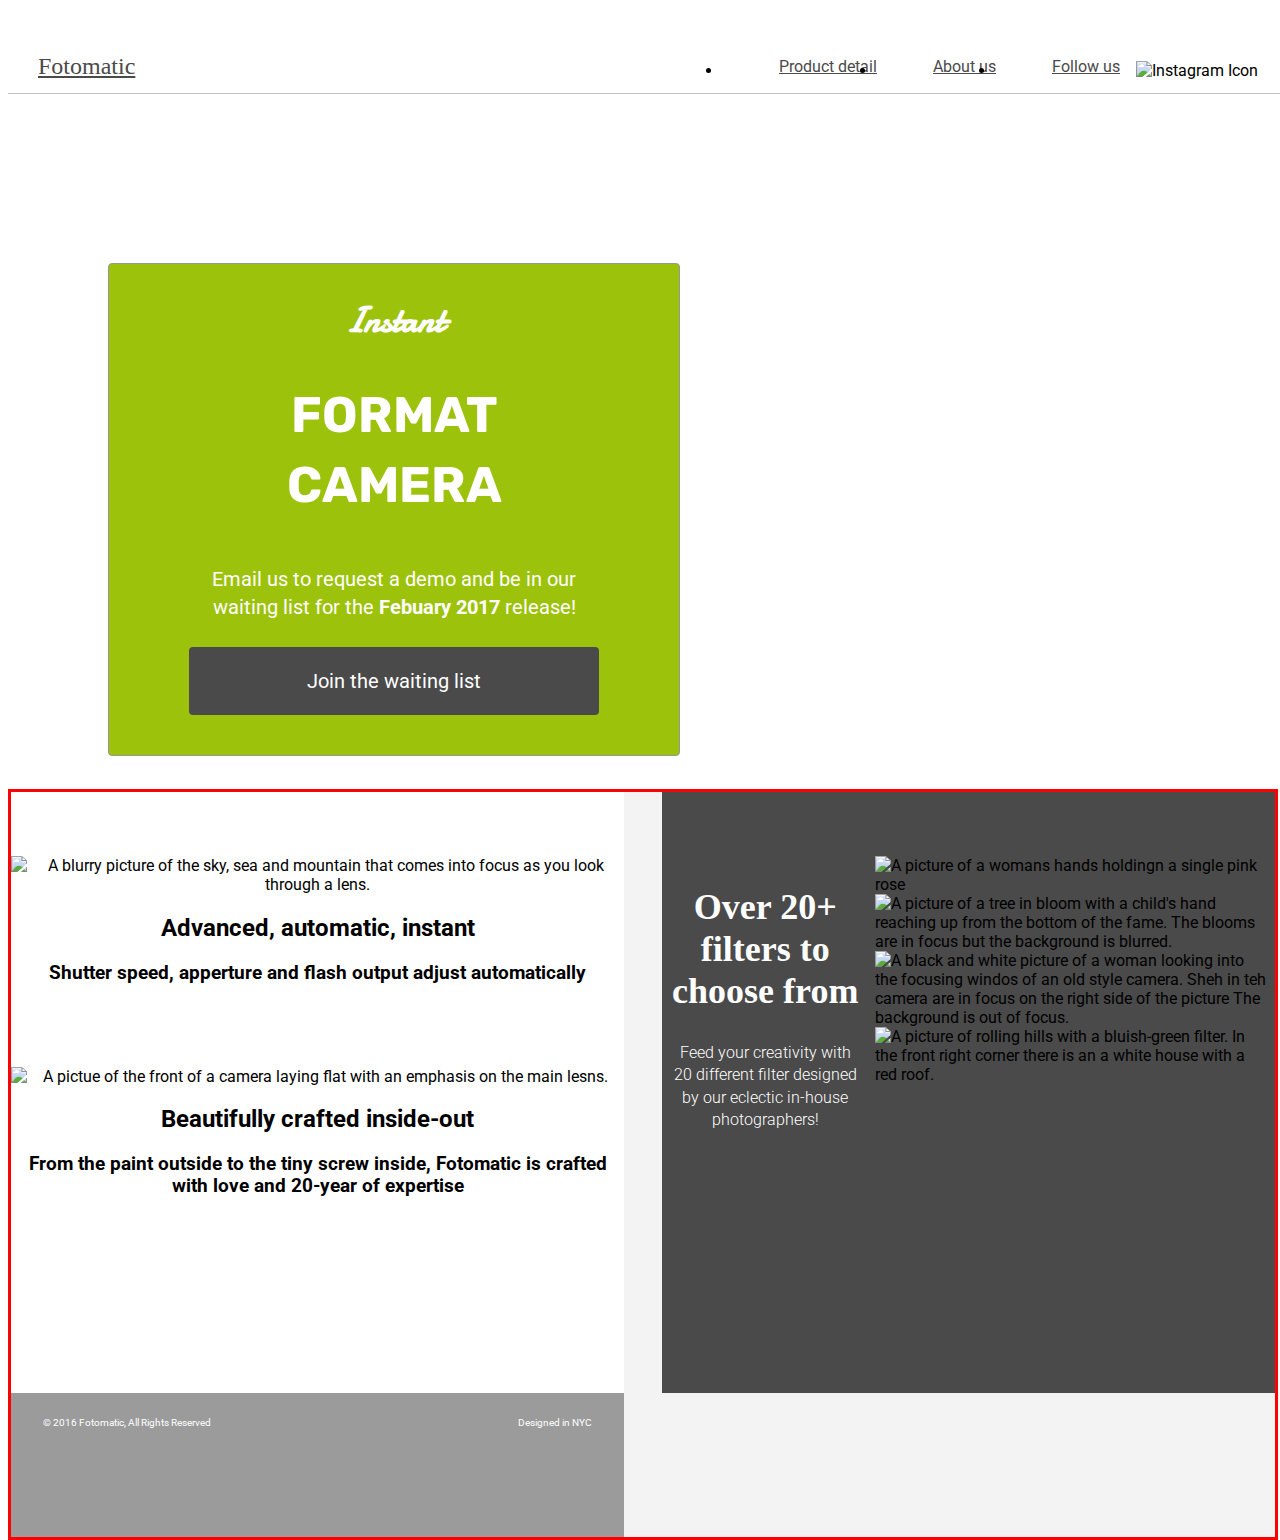
==== codecademy/2fotomatic/index.html @ 3b4e3e4e "Fixes Header, working on feature section" ====
<!DOCTYPE html>
<html lang="en">
<head>
  <title>Fotomatic - The Instant Formaating Camera</title>
  <link href="https://fonts.googleapis.com/css?family=Damion" rel="stylesheet">
  <link href="https://fonts.googleapis.com/css?family=Rubik" rel="stylesheet">
  <link href="https://fonts.googleapis.com/css?family=Roboto:300,400,600,700" rel="stylesheet">
  <link rel="stylesheet" href="./resources/css/reset.css">
  <link rel="stylesheet" href="./resources/css/style.css">
  <meta charset="UTF-8">
   <meta name="viewport" content="width=device-width, initial-scale=1.0">
</head>
<body>
  <!-- Header -->
  <header>
    <div class="content">
      <a href="index.html" class="desktop logo">Fotomatic</a>
      <nav class="desktop">
        <ul>
          <li><a href="#">Product detail</a></li>
          <li><a href="#">About us</a></li>
          <li>
            <a href="https://www.instagram.com/">Follow us</a> 
            <img class="icon" src="./resources/images/instagram.png" alt="Instagram Icon">
          </li>
        </ul>
      </nav>
      <nav class="mobile">
        <ul>
          <li>
            <a href="#"><img src="./resources/images/ic-logo.svg" alt="Logo"></a>
          </li>
          <li>
            <a href="#"><img src="./resources/images/ic-product-detail.svg" alt="Product Detail Icon"></a>
          </li>
          <li>
            <a href="#"><img src="./resources/images/ic-about-us.svg" alt="About Us Icon"></a>
          </li>
          <li>
            <a href="#" class="button">Join us</a>
          </li>
        </ul>
      </nav>
    </div>
  </header>

  <!-- Main Content -->
  <div class="main-content">

    <!-- Sign Up Section -->
    <div id="sign-up-section" class="banner">
      <div id="sign-up-cta">
        <div class="content center">
          <div class="header">
            <h2 class="cursive">Instant</h2>
            <h1 class="striking">FORMAT CAMERA</h1>
          </div>
          <div class="email">
            <span>
              Email us to request a demo and be in our waiting list for the <strong>Febuary 2017</strong> release!
            </span>
            <div class="button">Join the waiting list</div>
          </div>
        </div>
      </div>
    </div>

    <!-- Features Section -->
    <div id="features-section" class="background">
     
      <div class="feature feature-1">
        <div class="center"> 
          <div class="image-container">
            <img src="./resources/images/feature-1.png" alt="A blurry picture of the sky, sea and mountain that comes into focus as you look through a lens."/>
          </div>
          <div class="content">
            <h2>Advanced, automatic, instant</h2>
            <h3>Shutter speed, apperture and flash output adjust automatically</h3>
          </div>
        
      </div> 
     
      <div class="feature feature-2">
        <div class="center">
          <div class="image-container">
            <img src="./resources/images/feature-2.png" alt="A pictue of the front of a camera laying flat with an emphasis on the main lesns." />
          </div>
          <div class="content">
            <h2>Beautifully crafted inside-out</h2>
            <h3>From the paint outside to the tiny screw inside, Fotomatic is crafted with love and 20-year of expertise</h3>
          </div>
        </div>
      </div>
    </div>

    <!-- Filters Section -->
    <div id="filters-section">
      <div class="content center">
        <h2>Over 20+ filters to choose from</h2>
        <h3>Feed your creativity with 20 different filter designed by our eclectic in-house photographers!</h3>
      </div>
      <div class="images-container">
        <div class="image-container">
          <img src="./resources/images/filter-1.png" alt="A picture of a womans hands holdingn a single pink rose" />
        </div>
        <div class="image-container">
          <img src="./resources/images/filter-2.png" alt="A picture of a tree in bloom with a child's hand reaching up from the bottom of the fame.  The blooms are in focus but the background is blurred." />
        </div>
        <div class="image-container">
          <img src="./resources/images/filter-3.png" alt="A black and white picture of a woman looking into the focusing windos of an old style camera. Sheh in teh camera are in focus on the right side of the picture The background is out of focus." />
        </div>
        <div class="image-container extra">
          <img src="./resources/images/filter-4.png" alt="A picture of rolling hills with a bluish-green filter. In the front right corner there is an a white house with a red roof." />
        </div>
      </div>
    </div>

    <!-- Quotes Section
    <div id="quotes-section">
      <div class="content center">
        <span class="quote">“It’s truly something that could create a brand new photography Renaissance”</span>
        <img class="quote-citation" src="./resources/images/photography-logo.png" />
      </div>
    </div>

    <!-- Footer -->
    <footer>
      <div class="content">
        <span class="copyright">© 2016  Fotomatic, All Rights Reserved</span>
        <span class="location">Designed in NYC</span>
      </div>
    </footer>

  </div>
</body>
</html>
---- codecademy/2fotomatic/resources/css/style.css ----
/* Universal Styles */

html {
  font-family: "Roboto", sans-serif;
  font-size: 16px;
}


.main-content {
  position: relative;
  top: 5.3125rem; /* To offset for fixed header. */
}

.center {
  text-align: center;
}

.button {
  border-radius: 4px;
  background-color: #4a4a4a;
  color: white;
}

.image-container {
  overflow: hidden;
}

.image-container img {
  display: block;
}

@media only screen and (max-width: 760px) {
  .main-content {
    top: 2.5625rem;
  }
}

/* Header */

header {
  position: fixed;
  width: 100%;
  height: 5.3125rem; /* + per spec*/
  border-bottom: solid 1px #c6c1c1;
  background-color: white;
  z-index: 9;
}

header .content {
  display: flex;
  align-items: center;
  padding: 1.875rem;
}

header .logo {
  font-size: 1.5rem;
  font-family: Roboto-Mono-Regular;
  color: #4a4a4a;
  flex: 1;
}

header nav ul {
  display: flex;
}

nav li {
  padding-left: 3.5rem;
}

nav a {
  vertical-align: bottom;
  line-height: 1.6;
  font-size: 1rem;
  color: #4a4a4a;
}

header .icon {
  width: 1rem;
  padding-left: .75rem;
}

header .mobile {
  display: none;
}

@media only screen and (max-width: 760px) {
  header .desktop {
    display: none;
  }

  header .mobile {
    display: block;
    width: 100%;
  }

  header .content {
    padding: .5rem 0;
  }

  header .mobile ul {
    display: flex;
    justify-content: space-around;
    align-items: center;
    width: 100%;
  }

  header .mobile li {
    padding: 0;
  }

  header .mobile .button {
    padding: .1875rem .5rem;
    background-color: #9dc20b;
    line-height: 1.6;
    color: white;
  }
}

/* Sign Up Section */

#sign-up-section {
  display: flex;
  justify-content: flex-start;
  align-items: flex-start;
  height: 43.5rem;
  background-image: url("/codecademy/2fotomatic/resources/images/banner-landingpage.jpg"); /* + per spec */
  background-repeat:no-repeat;
  background-size: cover;
  background-position: center;
}

#sign-up-cta {
  padding: 0 5rem 2.5rem 5rem;
  border: solid 1px #979797;
  border-radius: 4px;
  background-color: #9dc20b;
  margin: 10.625rem 0 10.625rem 6.25rem; /* + per spec */
}

#sign-up-cta .content {
  width: 25.625rem;
  margin-top: 2rem;
  font-family: "Roboto", sans-serif;
  font-size: 1.25rem;
  line-height: 1.4;
  color: white;
}

#sign-up-cta h1 {
  font-size: 3.125rem;
}

#sign-up-cta h2 {
  font-size: 2.25rem;
}

#sign-up-cta span strong {
  font-weight: bold;
}

#sign-up-cta .cursive {
  font-family: "Damion", cursive;
}

#sign-up-cta .striking {
  font-family: "Rubik", sans-serif;
  padding-bottom: .75rem;
}

#sign-up-cta .button {
  margin-top: 1.625rem;
  padding: 1.25rem 7.25rem;
}

@media only screen and (max-width: 760px) {
  #sign-up-section {
    align-items: center;
    justify-content: center;
    height: 28rem;
  }

  #sign-up-cta {
    position: static;
    width: auto;
    height: auto;
    background-color: transparent;
    border: none;
  }

  #sign-up-cta .content {
    margin-top: 0;
  }

  #sign-up-cta .email {
    display: none;
  }

  #sign-up-cta h1 {
    font-size: 3.125rem;
  }

  #sign-up-cta h2 {
    font-size: 2.25rem;
  }
}

@media only screen and (max-width: 450px) {
  #sign-up-section {
    height: 20rem;
  }

  #sign-up-cta h1 {
    font-size: 2.25rem;
  }

  #sign-up-cta h2 {
    font-size: 2rem;
  }
}

/*My features section*/

#features-section {
  display: grid;
  grid-template-columns: repeat(2,1fr);
  grid-template-rows: 39.6875rem, 26rem, 11.69rem;
  column-gap: 2.375rem;
}

.background {
  background-color: #f3f3f3;
  height: 46.5625rem;
  width: 100%;
  border: 3px solid red;
}
  
.feature {
  background-color: white;
  padding-top: 4rem;
  padding-bottom: 2.875rem;
  }

.feature-1 {
  grid-column: 1/2;
  grid-row: 1/2;
}

.feature-2 {
  grid-column: 2/3;
  grid-row: 2/3;
}

.feature.image-container {
  height: 26rem;
  width: 35rem;
  padding: 2rem 2rem 0 2rem;
}


@media only screen and (max-width: 890px) {
  .feature h2 {
    font-size: 1.125rem;
    line-height: 1.3;
    font-weight: normal;
  }

  .feature h3 {
    font-size: .875rem;
    line-height: 1.4;
  }
}

@media only screen and (max-width: 760px) {
  #features-section {
    flex-flow: column;
    padding: 0;
  }

  .feature {
    margin: 0;
    padding: 1.25rem 1rem 0 1rem;
  }
}

/* Filters Section */

#filters-section {
  display: flex;
  padding: 4rem 0;
  background-color: #4a4a4a;
}

#filters-section .content {
  padding: 0 .625rem;
  margin-bottom: 5rem;
}

#filters-section .content h2 {
  font-size: 2.25rem;
  font-family: Roboto-Bold;
  color: white;
}

#filters-section .content h3 {
  font-size: 1rem;
  line-height: 1.4;
  font-weight: 300;
  color: white;
}

#filters-section .images-container {
  max-width: 100%;
  padding: 0 1%;
}

@media only screen and (max-width: 760px) {
  #filters-section {
    padding: 1.5rem 0 0 0;
  }

  #filters-section .content {
    margin-bottom: 1rem;
  }

  #filters-section .content h2 {
    padding-bottom: .625rem;
    font-size: 1.125rem;
    line-height: 1.3;
    font-weight: normal;
  }

  #filters-section .content h3 {
    font-size: .875rem;
    line-height: 1.4;
  }

  #filters-section .images-container {
    padding: 0;
  }

  #filters-section .extra {
    display: none;
  }
}

/* Quotes Section */

#quotes-section {
  background-color: #f3f3f3;
}

#quotes-section content {
  padding: 5rem 0;
}

#quotes-section quote {
  padding-right: 1.875rem;
  font-family: "Palatino", serif;
  font-size: 1.875rem;
  line-height: 1.1;
  font-style: italic;
  color: #4a4a4a;
}

#quotes-section quote-citation {
  height: 1.875rem;
}

@media only screen and (max-width: 760px) {
  #quotes-section content {
    padding: 1.875rem .625rem;
  }

  #quotes-section quote {
    font-size: 1.5rem;
    line-height: 1.4;
  }

  #quotes-section quote-citation {
    display: block;
    padding-top: 1rem;
    margin: auto;
  }
}

/* Footer */

footer {
  background-color: #9b9b9b;
  padding: 1.5rem 2rem;
}

footer .content {
  color: white;
  display: flex;
  font-size: .75rem;
}

footer .copyright {
  flex-grow: 1;
}

@media only screen and (min-width: 760px) {
  footer .content {
    font-size: .625rem;
  }
}
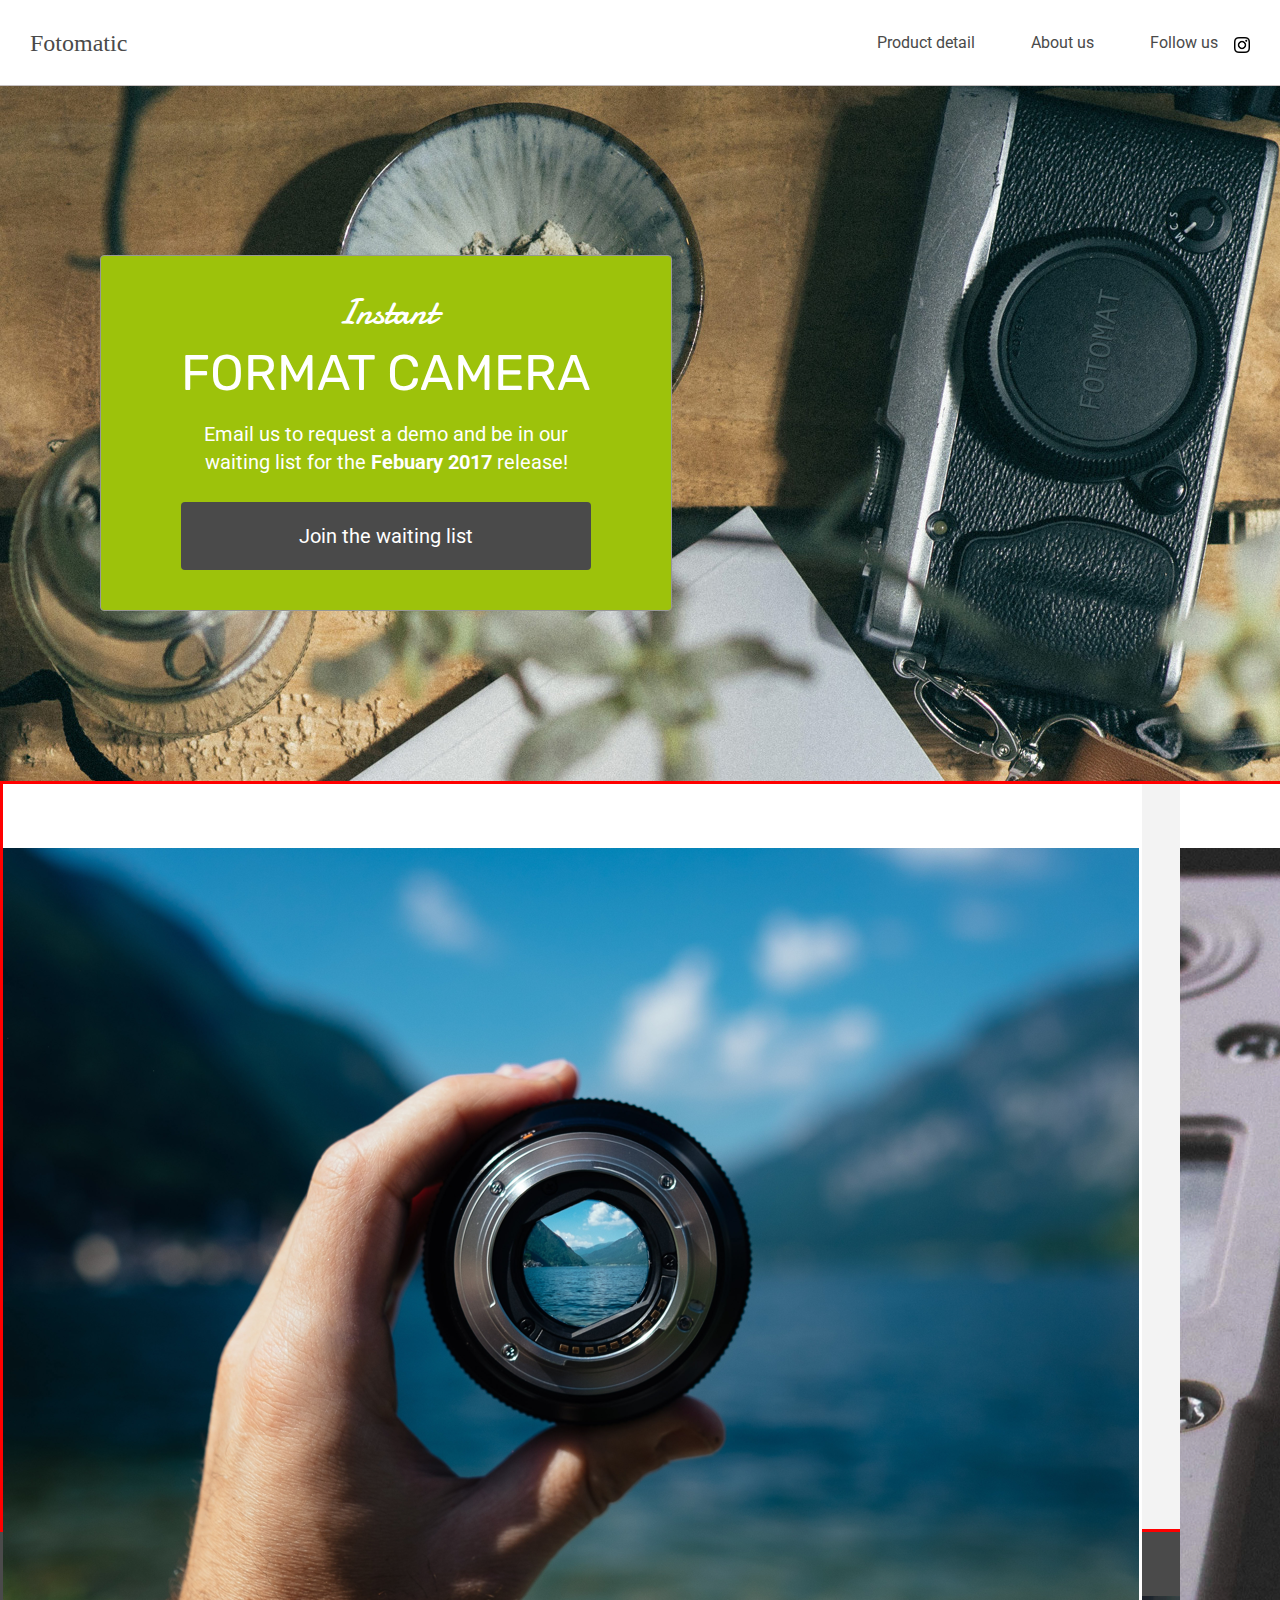
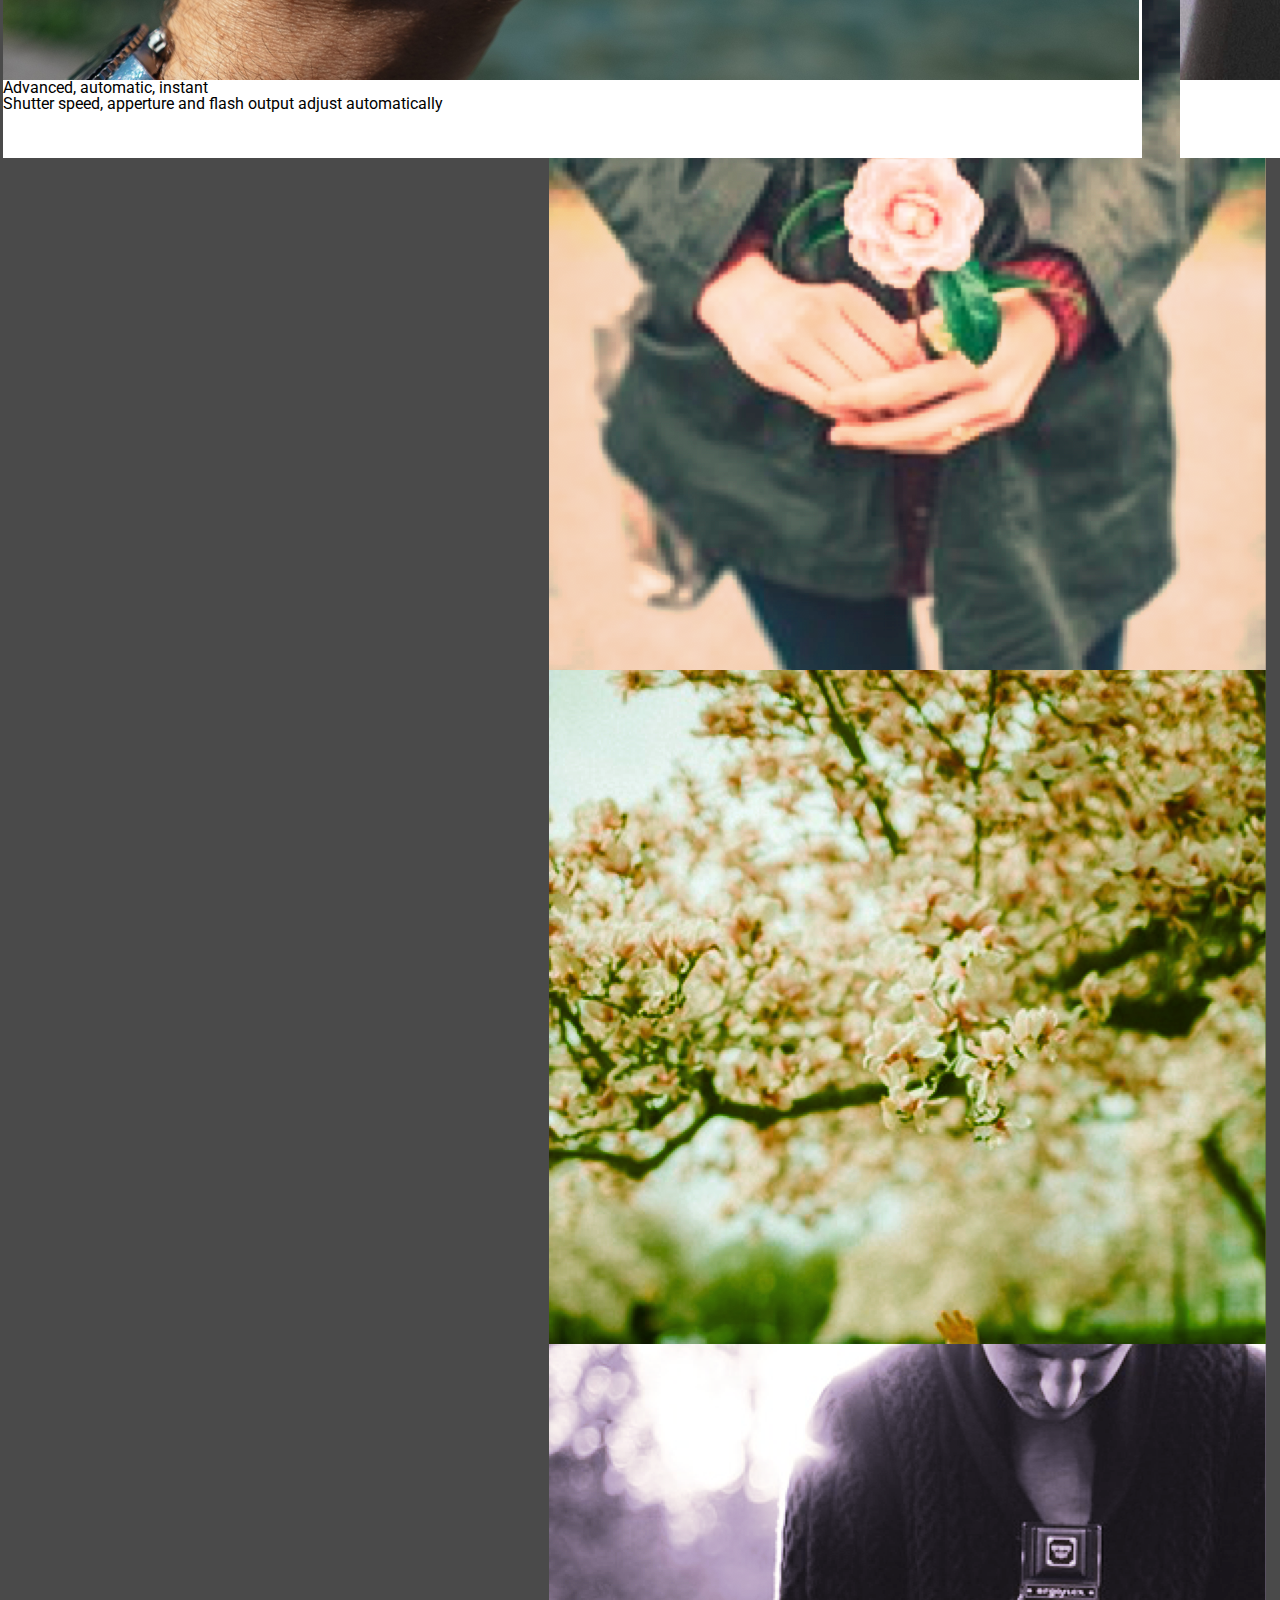
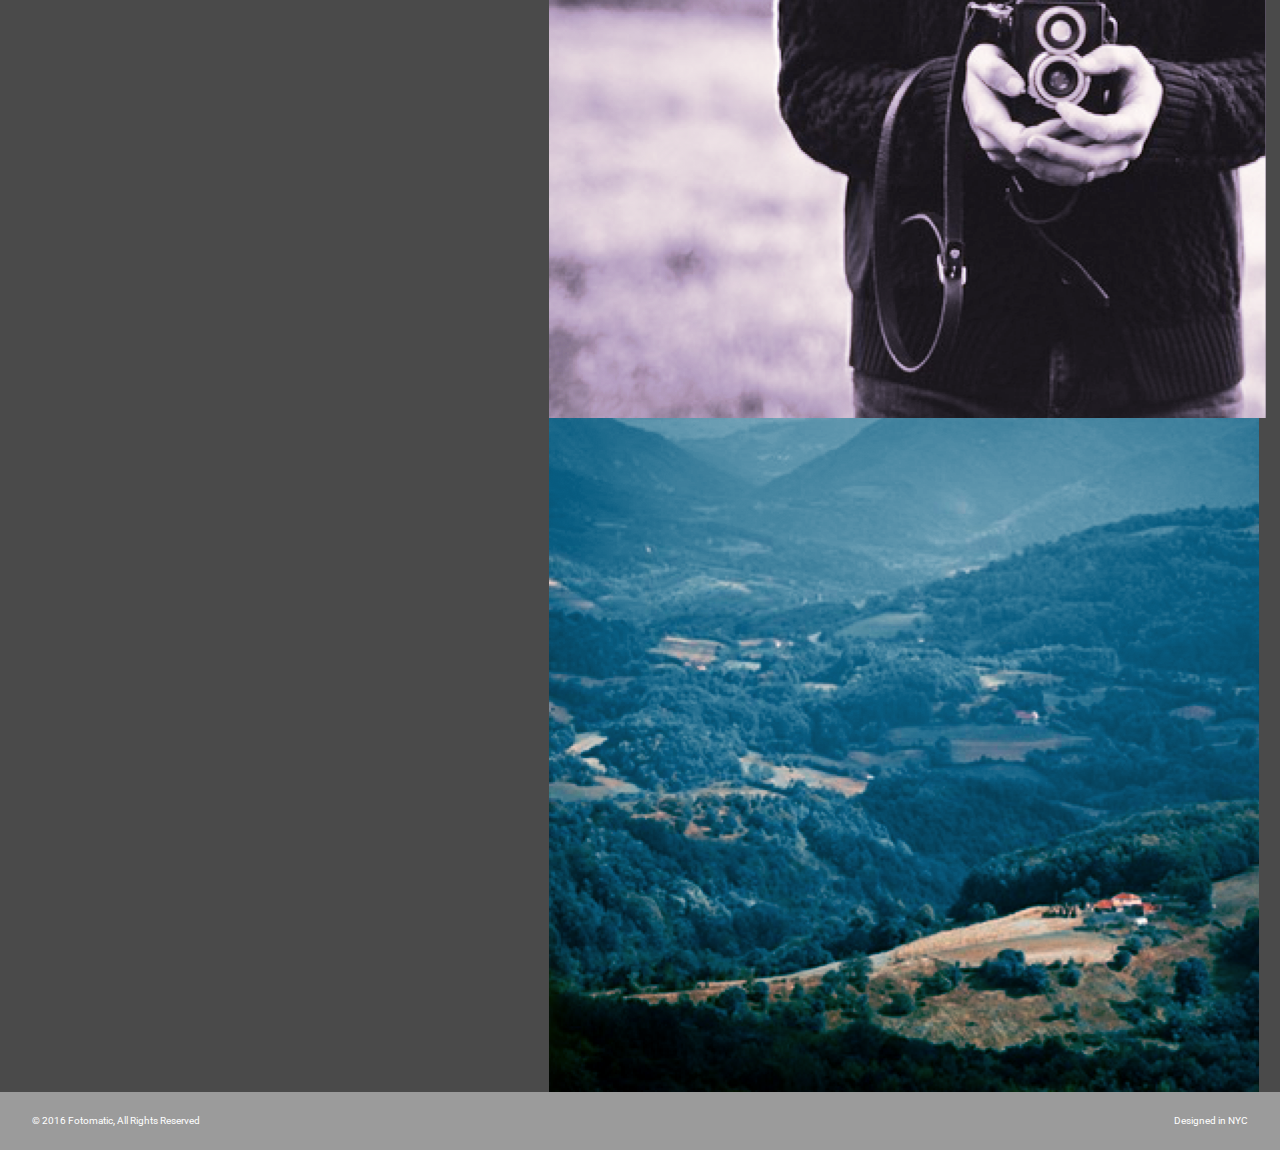
==== commit 0c7c7eec: "Attempts Grid solution to features. Doesn't work" ====
--- a/codecademy/2fotomatic/index.html
+++ b/codecademy/2fotomatic/index.html
@@ -66,10 +66,11 @@
     </div>
 
     <!-- Features Section -->
-    <div id="features-section" class="background">
+  <div class="grid-container">
+    <div id="features-section">
      
       <div class="feature feature-1">
-        <div class="center"> 
+        <!--<div class="center"> -->
           <div class="image-container">
             <img src="./resources/images/feature-1.png" alt="A blurry picture of the sky, sea and mountain that comes into focus as you look through a lens."/>
           </div>
@@ -92,7 +93,8 @@
         </div>
       </div>
     </div>
-
+  </div>
+  
     <!-- Filters Section -->
     <div id="filters-section">
       <div class="content center">
--- a/codecademy/2fotomatic/resources/css/style.css
+++ b/codecademy/2fotomatic/resources/css/style.css
@@ -9,6 +9,7 @@
 .main-content {
   position: relative;
   top: 5.3125rem; /* To offset for fixed header. */
+  /*display: grid; attempt to overide a display block that is messing up features section */
 }
 
 .center {
@@ -220,24 +221,31 @@
 
 /*My features section*/
 
+.grid-container {
+  display: grid;
+}
 #features-section {
   display: grid;
   grid-template-columns: repeat(2,1fr);
-  grid-template-rows: 39.6875rem, 26rem, 11.69rem;
+ /* grid-template-rows: 39.6875rem, 26rem, 11.69rem; --devtools says invalid */
   column-gap: 2.375rem;
-}
-
-.background {
   background-color: #f3f3f3;
   height: 46.5625rem;
   width: 100%;
   border: 3px solid red;
-}
+  grid-column: 1/3;
+  grid-row: 1/4;
+  z-index: 1;
+}
+  
   
 .feature {
   background-color: white;
   padding-top: 4rem;
   padding-bottom: 2.875rem;
+  z-index: 2;
+  max-height: 39.6875;
+  width: auto;
   }
 
 .feature-1 {
@@ -247,15 +255,31 @@
 
 .feature-2 {
   grid-column: 2/3;
+  grid-row: 1/2;
+}
+
+.feature.image-container {
+  height: 65%;
+  width: auto;
+  padding: 2rem 2rem 0 2rem;
+  z-index: 3;
+}
+
+.feature.h2 {
+  color: #4a4a4a;
+  font-size: 2.25 rem;
+  font-family: Roboto-Bold;
+  line-height: 1.2;
+}
+.feature-1.h2 {
+  grid-column: 1/2;
   grid-row: 2/3;
 }
 
-.feature.image-container {
-  height: 26rem;
-  width: 35rem;
-  padding: 2rem 2rem 0 2rem;
-}
-
+.feature-2.h2 {
+  grid-column: 2/3;
+  grid-row: 2/3
+}
 
 @media only screen and (max-width: 890px) {
   .feature h2 {
@@ -286,7 +310,7 @@
 
 #filters-section {
   display: flex;
-  padding: 4rem 0;
+  padding-top: 4rem;
   background-color: #4a4a4a;
 }
 
@@ -299,12 +323,13 @@
   font-size: 2.25rem;
   font-family: Roboto-Bold;
   color: white;
+  opacity:100%;
 }
 
 #filters-section .content h3 {
   font-size: 1rem;
   line-height: 1.4;
-  font-weight: 300;
+  font-family: Roboto-Light;
   color: white;
 }
 
